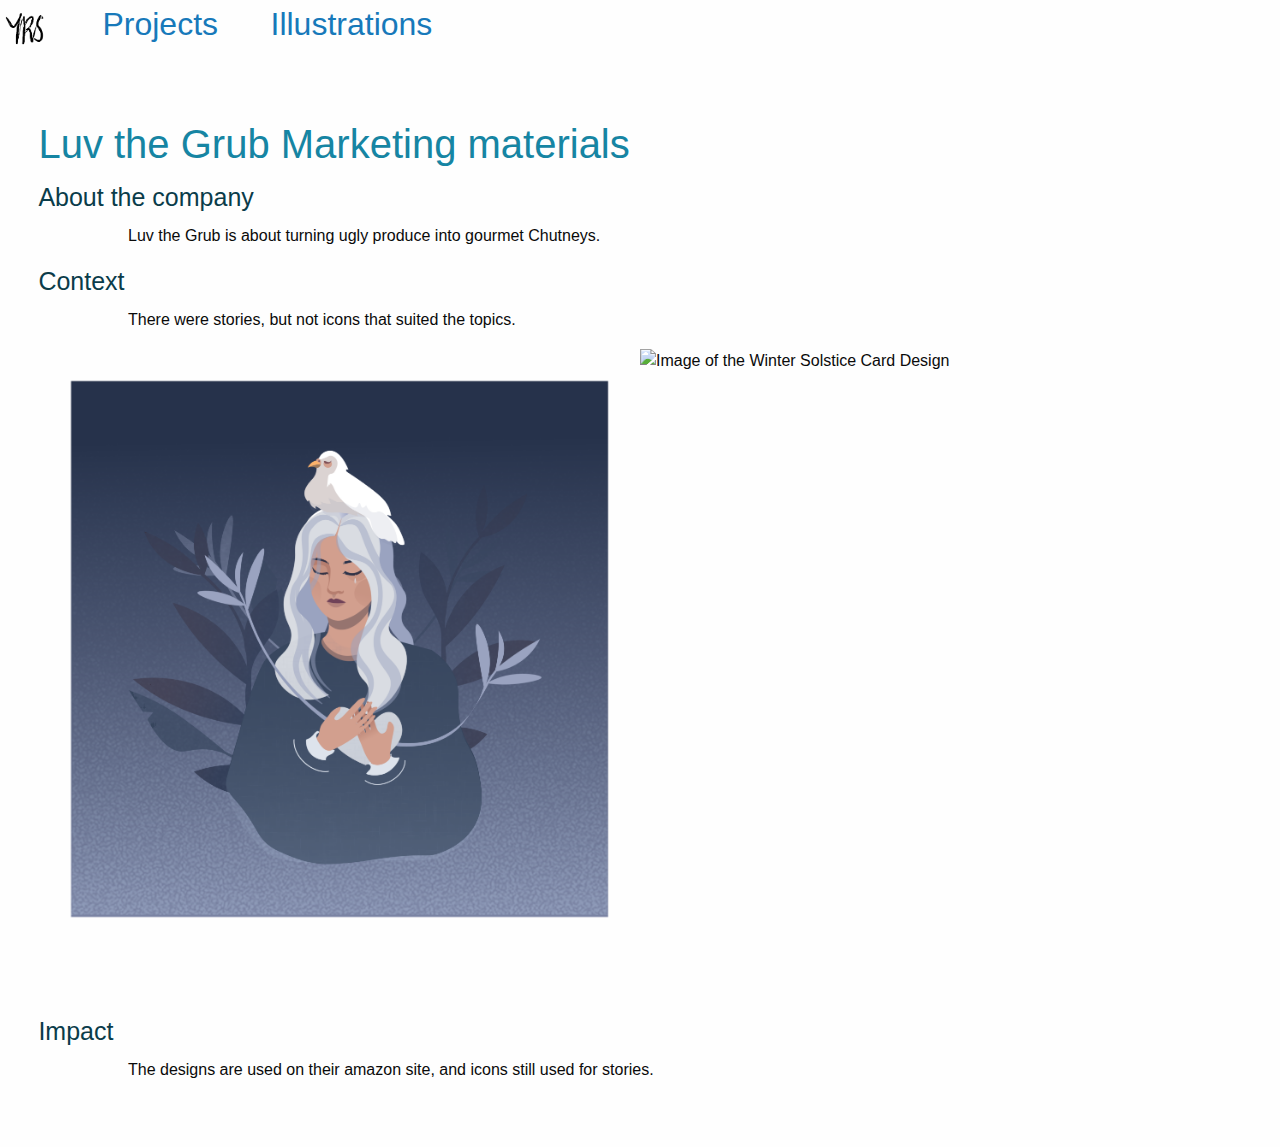
==== illustrations.html @ 1f1cd7b1 "Using Foundation as framework" ====
<!DOCTYPE html>
<html lang="en">
<head>
    <meta charset="UTF-8">
    <meta name="viewport" content="width=device-width, initial-scale=1.0">
    <title>Angela Shen's portfolio</title>
    <link rel="stylesheet" href="css/foundation.css">
    <link rel="stylesheet" href="css/app.css">
    
</head>
<body >
    <section class="item1">  
        <nav>
            <a href="index.html"><img src="img/yrs.png" width="50px" alt=""></a>
            <a href="#project_listing">Projects</a>
            <a href="illustrations.html">Illustrations</a>
        </nav>  

    </section>

    <section class="item2">
    
        <h2>Luv the Grub Marketing materials</h2>
        <h4>About the company</h4>
        <p>Luv the Grub is about turning ugly produce into gourmet Chutneys. </p>
        <h4>Context</h4>
        <p>There were stories, but not icons that suited the topics.</p>
        <div class="grid_2">
            <img class="img" src="img/peace_girl_illustration.png"width="50%" alt="Image of the Winter Solstice Card Design">
            <img class="img" src="img/slide #1Main_page.png"width="50%" alt="Image of the Winter Solstice Card Design">

        </div>

        <h4>Impact</h4>
        <p>The designs are used on their amazon site, and icons still used for stories. </p>

    </body>
</html>
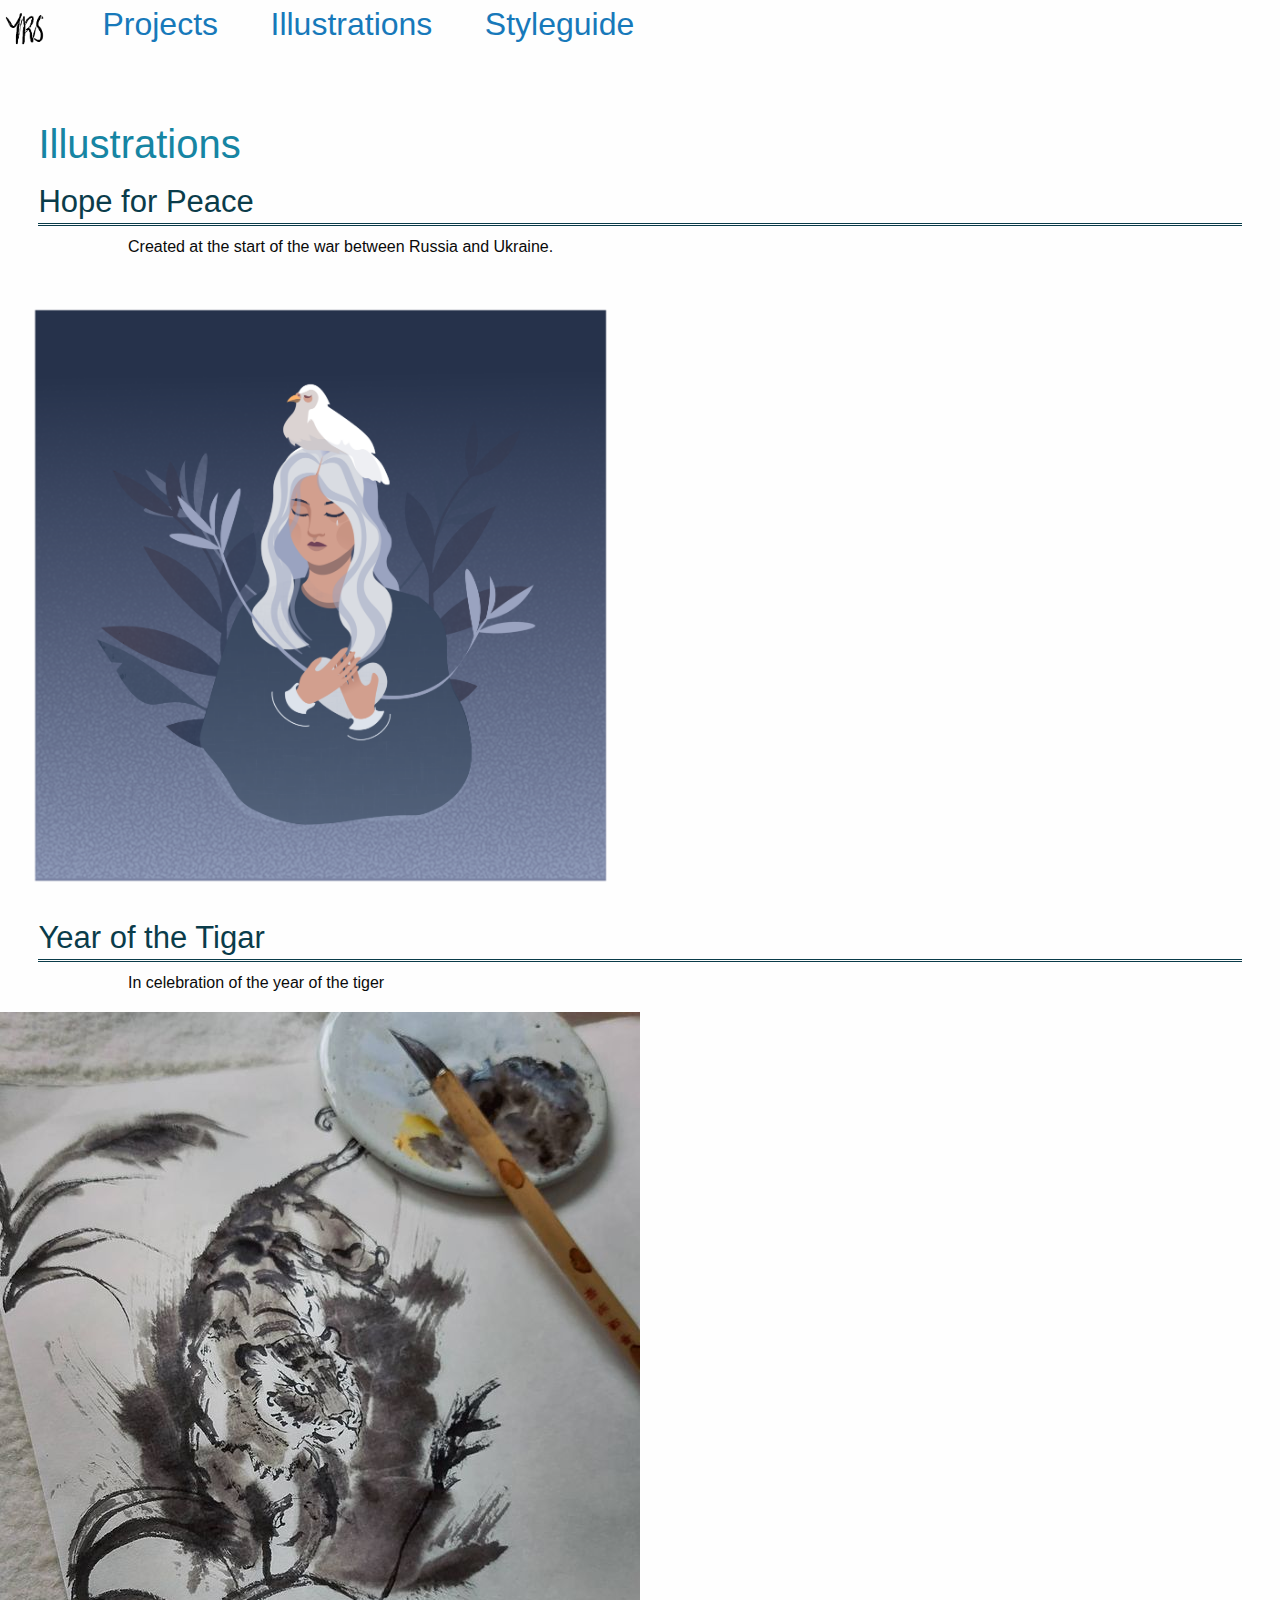
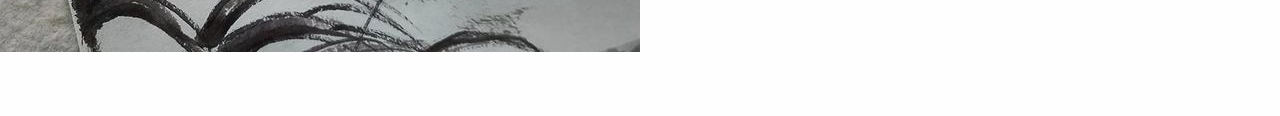
==== commit 59f9da41: "More text editing + styling" ====
--- a/illustrations.html
+++ b/illustrations.html
@@ -14,25 +14,24 @@
             <a href="index.html"><img src="img/yrs.png" width="50px" alt=""></a>
             <a href="#project_listing">Projects</a>
             <a href="illustrations.html">Illustrations</a>
+            <a href="styleguide.html">Styleguide</a>
         </nav>  
 
     </section>
 
     <section class="item2">
     
-        <h2>Luv the Grub Marketing materials</h2>
-        <h4>About the company</h4>
-        <p>Luv the Grub is about turning ugly produce into gourmet Chutneys. </p>
-        <h4>Context</h4>
-        <p>There were stories, but not icons that suited the topics.</p>
-        <div class="grid_2">
+        <h2>Illustrations</h2>
+            <h3>Hope for Peace</h3>
+            <p>Created at the start of the war between Russia and Ukraine.</p>
             <img class="img" src="img/peace_girl_illustration.png"width="50%" alt="Image of the Winter Solstice Card Design">
-            <img class="img" src="img/slide #1Main_page.png"width="50%" alt="Image of the Winter Solstice Card Design">
+    </body>
 
-        </div>
+    <section class="item3">
 
-        <h4>Impact</h4>
-        <p>The designs are used on their amazon site, and icons still used for stories. </p>
+        <h3>Year of the Tigar</h3>
+        <p>In celebration of the year of the tiger</p>
+        <img class="img" src="img/269948354_662738388243661_52348484081401565_n.jpg"width="50%" alt="Image of the Winter Solstice Card Design">
 
-    </body>
+    </section>
 </html>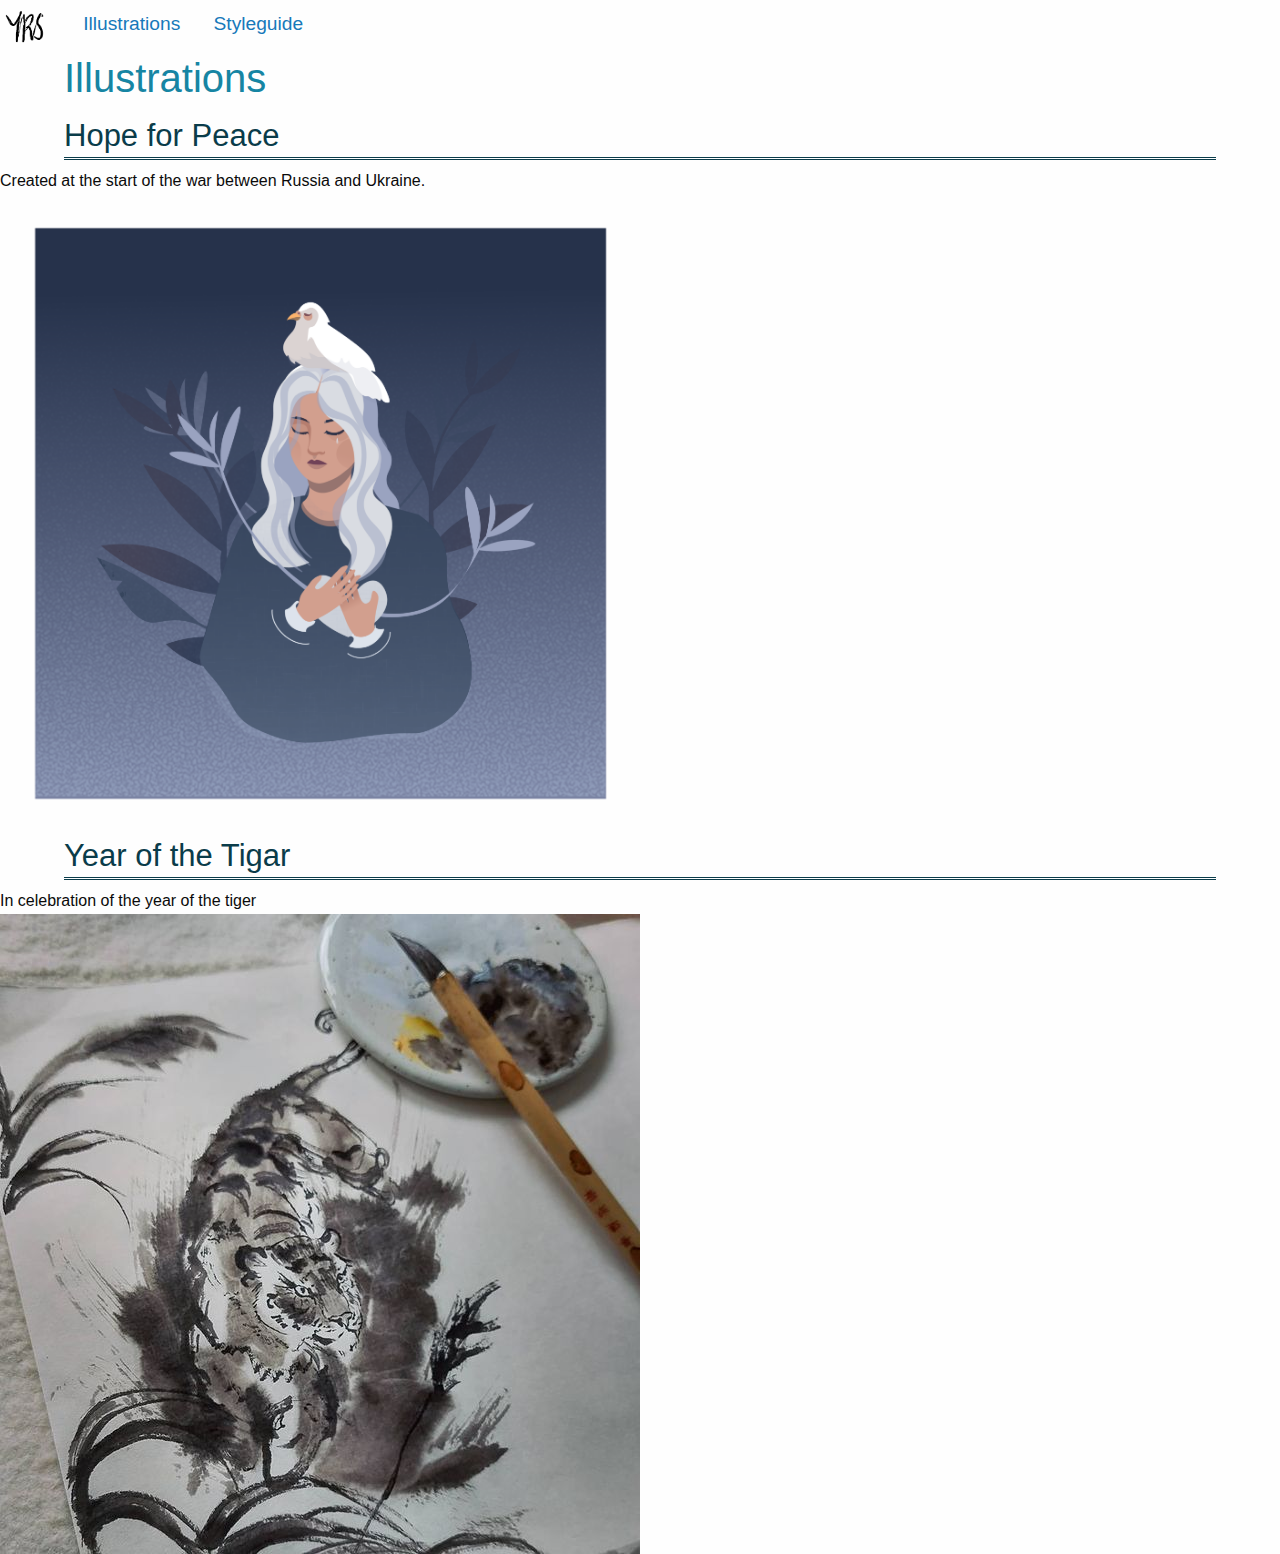
==== commit 7161f6d4: "New font + edits to content + structure" ====
--- a/illustrations.html
+++ b/illustrations.html
@@ -12,7 +12,6 @@
     <section class="item1">  
         <nav>
             <a href="index.html"><img src="img/yrs.png" width="50px" alt=""></a>
-            <a href="#project_listing">Projects</a>
             <a href="illustrations.html">Illustrations</a>
             <a href="styleguide.html">Styleguide</a>
         </nav>  
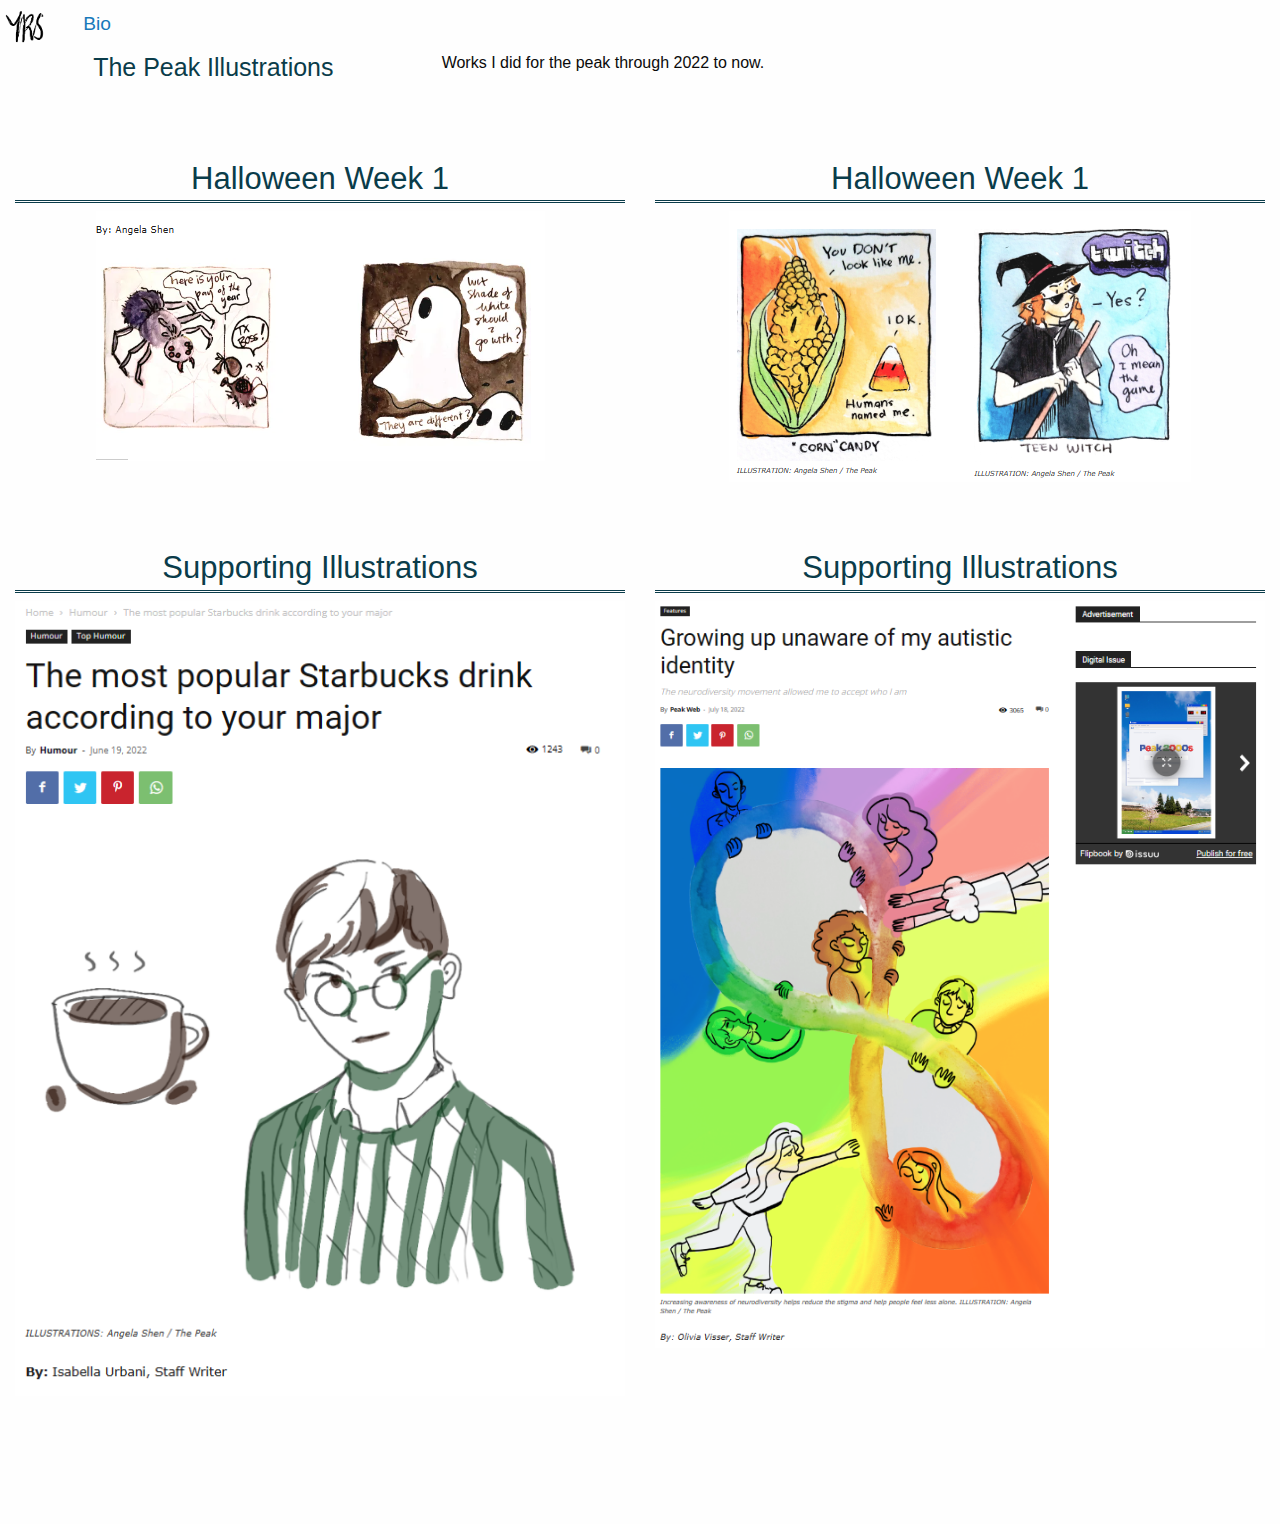
==== commit f323a1bf: "Updates" ====
--- a/illustrations.html
+++ b/illustrations.html
@@ -12,25 +12,34 @@
     <section class="item1">  
         <nav>
             <a href="index.html"><img src="img/yrs.png" width="50px" alt=""></a>
-            <a href="illustrations.html">Illustrations</a>
-            <a href="styleguide.html">Styleguide</a>
+            <a href="About_me.html">Bio</a>
         </nav>  
 
     </section>
 
-    <section class="item2">
-    
-        <h2>Illustrations</h2>
-            <h3>Hope for Peace</h3>
-            <p>Created at the start of the war between Russia and Ukraine.</p>
-            <img class="img" src="img/peace_girl_illustration.png"width="50%" alt="Image of the Winter Solstice Card Design">
-    </body>
+    <div class="grid-x grid-padding-x">
+        <div class="medium-4 cell">
+            <h4>The Peak Illustrations</h4>
+        </div>
+        <div class="medium-8 cell">
 
-    <section class="item3">
+            <p>Works I did for the peak through 2022 to now.</p>
+        </div>
 
-        <h3>Year of the Tigar</h3>
-        <p>In celebration of the year of the tiger</p>
-        <img class="img" src="img/269948354_662738388243661_52348484081401565_n.jpg"width="50%" alt="Image of the Winter Solstice Card Design">
-
-    </section>
+    <div class="small-6 cell">
+        <h3>Halloween Week 1</h3>
+        <img class="img" src="img/The_Peak/comics_1_spider_ghosts.png"alt="Image of the Winter Solstice Card Design">    
+    </div>
+    <div class="small-6 cell">
+        <h3>Halloween Week 1</h3>
+        <img class="img" src="img/The_Peak/comics_2_corn_teen_witch.png"alt="Image of the Winter Solstice Card Design">    
+    </div>
+    <div class="small-6 cell">
+        <h3>Supporting Illustrations</h3>
+        <img class="img" src="img/The_Peak/2022_coffee_majors.png"alt="Image of the Winter Solstice Card Design">    
+    </div>
+    <div class="small-6 cell">
+        <h3>Supporting Illustrations</h3>
+        <img class="img" src="img/The_Peak/2022_cover_autistic_identity.png"alt="Image of the Winter Solstice Card Design">    
+    </div>
 </html>